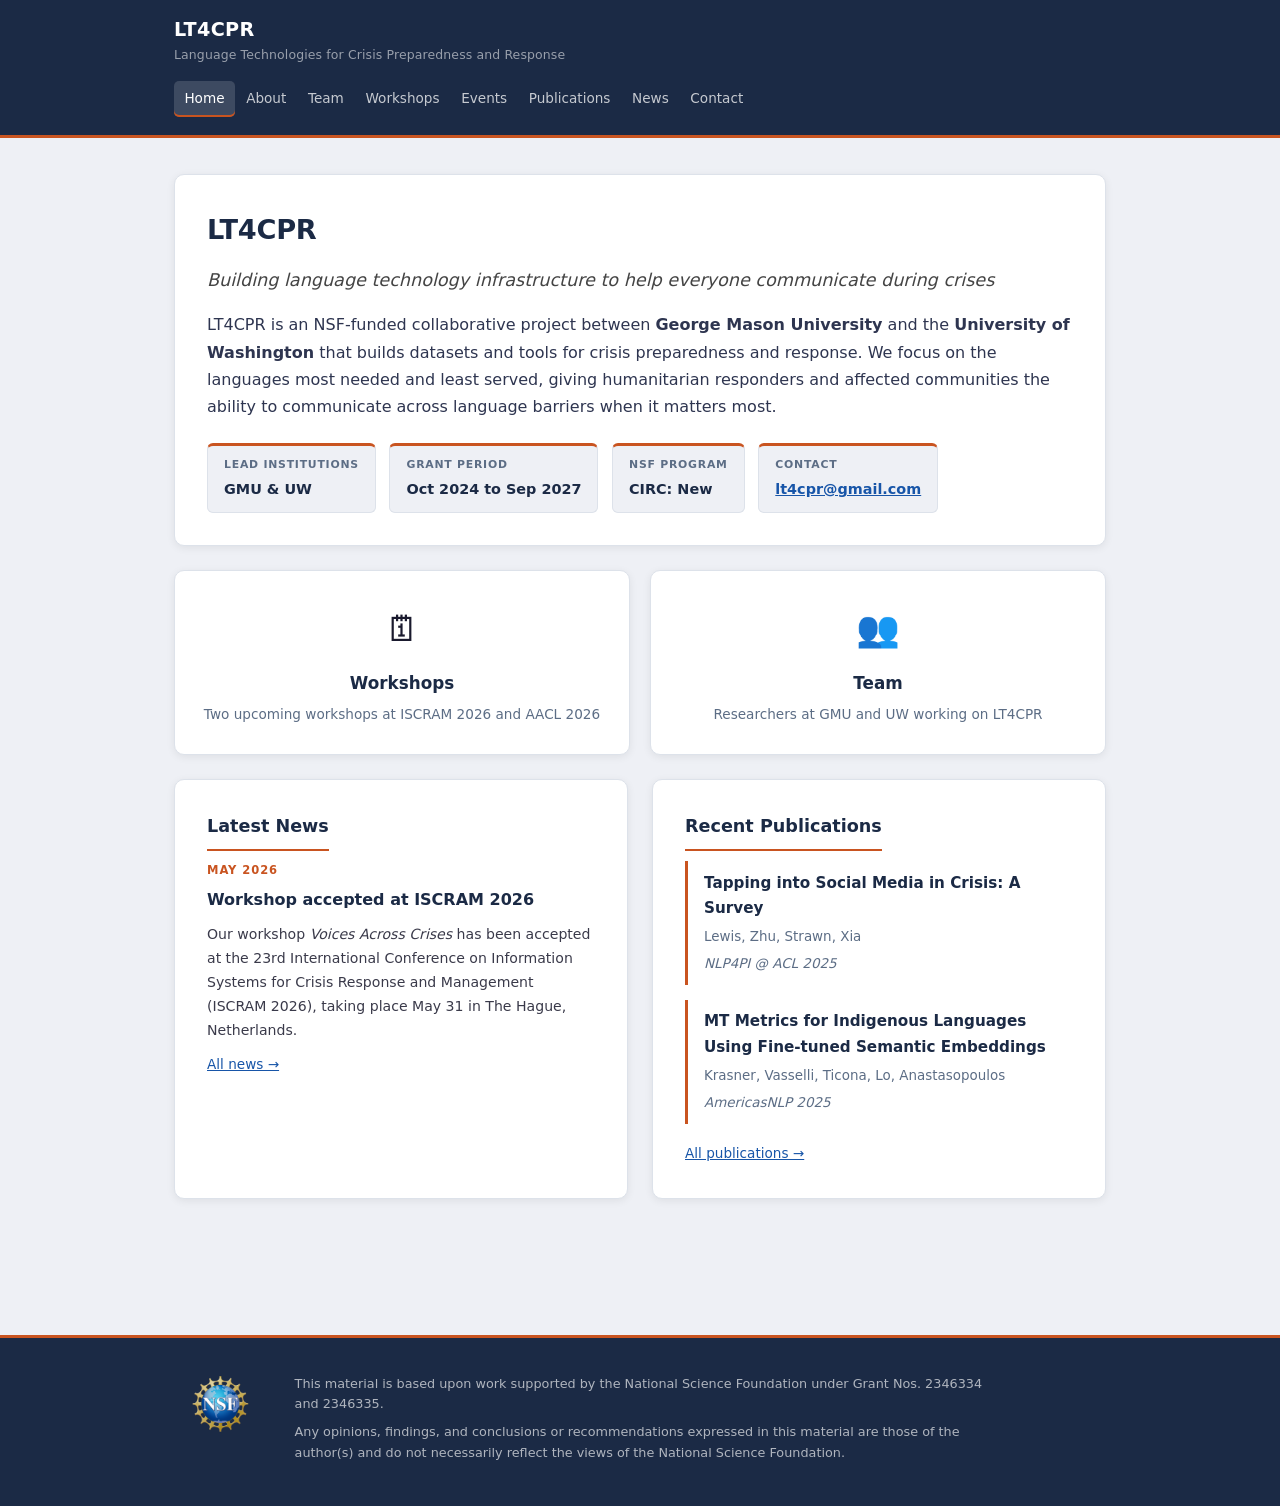
==== index.html @ 67e55047 "grant web v1" ====
<!doctype html>
<html lang="en">
<head>
  <meta charset="utf-8" />
  <meta name="viewport" content="width=device-width, initial-scale=1" />
  <title>LT4CPR — Language Technologies for Crisis Preparedness and Response</title>
  <meta name="description" content="Building language technology infrastructure to help everyone communicate during crises. An NSF-funded collaborative project between George Mason University and the University of Washington." />
  <link rel="stylesheet" href="style.css" />
</head>
<body>

<header class="site-header">
  <div class="container">
    <div class="brand">
      <div class="title">LT4CPR</div>
      <div class="subtitle">Language Technologies for Crisis Preparedness and Response</div>
    </div>
    <nav class="nav">
      <a href="index.html" class="active">Home</a>
      <a href="about.html">About</a>
      <a href="team.html">Team</a>
      <a href="workshops.html">Workshops</a>
      <a href="events.html">Events</a>
      <a href="publications.html">Publications</a>
      <a href="news.html">News</a>
      <a href="contact.html">Contact</a>
    </nav>
  </div>
</header>

<main>
  <div class="container">

    <div class="card">
      <h1>LT4CPR</h1>
      <p style="font-size:1.1rem; color:#444; font-style:italic; margin-bottom:1rem;">
        Building language technology infrastructure to help everyone communicate during crises
      </p>
      <p>
        LT4CPR is an NSF-funded collaborative project between
        <strong>George Mason University</strong> and the <strong>University of Washington</strong>
        that builds datasets and tools for crisis preparedness and response.
        We focus on the languages most needed and least served, giving humanitarian
        responders and affected communities the ability to communicate across
        language barriers when it matters most.
      </p>

      <div class="callouts">
        <div class="callout">
          <div class="label">Lead Institutions</div>
          <div class="value">GMU &amp; UW</div>
        </div>
        <div class="callout">
          <div class="label">Grant Period</div>
          <div class="value">Oct 2024 to Sep 2027</div>
        </div>
        <div class="callout">
          <div class="label">NSF Program</div>
          <div class="value">CIRC: New</div>
        </div>
        <div class="callout">
          <div class="label">Contact</div>
          <div class="value"><a href="mailto:lt4cpr@gmail.com">lt4cpr@gmail.com</a></div>
        </div>
      </div>
    </div>

    <div class="highlight-boxes">
      <a class="highlight-box" href="workshops.html">
        <div class="hb-icon">🗓</div>
        <h3>Workshops</h3>
        <p>Two upcoming workshops at ISCRAM 2026 and AACL 2026</p>
      </a>
      <a class="highlight-box" href="team.html">
        <div class="hb-icon">👥</div>
        <h3>Team</h3>
        <p>Researchers at GMU and UW working on LT4CPR</p>
      </a>
    </div>

    <div class="grid">
      <div class="card">
        <h2>Latest News</h2>
        <div class="news-post" style="margin-bottom:0; padding-bottom:0; border-bottom:none;">
          <div class="news-date">May 2026</div>
          <h3 style="font-size:1rem;">Workshop accepted at ISCRAM 2026</h3>
          <p style="font-size:.88rem;">
            Our workshop <em>Voices Across Crises</em> has been accepted at the 23rd
            International Conference on Information Systems for Crisis Response and
            Management (ISCRAM 2026), taking place May 31 in The Hague, Netherlands.
          </p>
          <a href="news.html" style="font-size:.85rem;">All news →</a>
        </div>
      </div>

      <div class="card">
        <h2>Recent Publications</h2>
        <div class="pub" style="margin-bottom:.9rem;">
          <div class="pub-title">Tapping into Social Media in Crisis: A Survey</div>
          <div class="pub-authors">Lewis, Zhu, Strawn, Xia</div>
          <div class="pub-venue">NLP4PI @ ACL 2025</div>
        </div>
        <div class="pub" style="margin-bottom:.9rem;">
          <div class="pub-title">MT Metrics for Indigenous Languages Using Fine-tuned Semantic Embeddings</div>
          <div class="pub-authors">Krasner, Vasselli, Ticona, Lo, Anastasopoulos</div>
          <div class="pub-venue">AmericasNLP 2025</div>
        </div>
        <a href="publications.html" style="font-size:.85rem;">All publications →</a>
      </div>
    </div>

  </div>
</main>

<footer class="site-footer">
  <div class="container">
    <div class="footer-inner">
      <img src="img/NSF_Official_logo_Med_Res_600ppi_rectangle.png" alt="NSF" />
      <div>
        <p>This material is based upon work supported by the National Science Foundation
           under Grant Nos. 2346334 and 2346335.</p>
        <p>Any opinions, findings, and conclusions or recommendations expressed in this
           material are those of the author(s) and do not necessarily reflect the views
           of the National Science Foundation.</p>
      </div>
    </div>
  </div>
</footer>

</body>
</html>
---- style.css ----
/* Variables */
:root {
  --navy:      #1b2a45;
  --orange:    #c95420;
  --blue:      #1755a8;
  --bg:        #eef0f5;
  --card:      #ffffff;
  --border:    #dde2ea;
  --text:      #1a1a2e;
  --muted:     #5c6d85;
  --radius:    10px;
  --shadow:    0 2px 8px rgba(0,0,0,.07);
  --shadow-md: 0 6px 20px rgba(0,0,0,.10);
  --max-w:     980px;
}

/* Reset */
*, *::before, *::after { box-sizing: border-box; margin: 0; padding: 0; }
body { font-family: system-ui, -apple-system, BlinkMacSystemFont, "Segoe UI", sans-serif;
       background: var(--bg); color: var(--text); line-height: 1.7; font-size: 1rem; }
a { color: var(--blue); }
a:hover { text-decoration: underline; }
img { max-width: 100%; display: block; }

/* Layout */
.container { max-width: var(--max-w); margin: 0 auto; padding: 0 1.5rem; }
main { padding: 2.25rem 0 3.5rem; }

/* Header */
.site-header { background: var(--navy); color: #fff; padding: 1.1rem 0;
               border-bottom: 3px solid var(--orange); }
.site-header .container { display: flex; align-items: center;
                           justify-content: space-between; gap: 1rem; flex-wrap: wrap; }
.brand .title   { font-size: 1.2rem; font-weight: 800; color: #fff;
                  letter-spacing: .02em; line-height: 1.2; }
.brand .subtitle { font-size: .78rem; color: rgba(255,255,255,.55);
                   margin-top: .2rem; letter-spacing: .01em; }
.nav { display: flex; gap: .05rem; flex-wrap: wrap; }
.nav a { color: rgba(255,255,255,.75); text-decoration: none;
         padding: .4rem .65rem; border-radius: 5px; font-size: .85rem;
         font-weight: 500; transition: background .12s, color .12s; }
.nav a:hover { background: rgba(255,255,255,.12); color: #fff; }
.nav a.active { color: #fff; background: rgba(255,255,255,.15);
                box-shadow: inset 0 -2px 0 var(--orange); }

/* Cards */
.card { background: var(--card); border: 1px solid var(--border);
        border-radius: var(--radius); padding: 2rem;
        box-shadow: var(--shadow); margin-bottom: 1.5rem; }
.card h1 { font-size: 1.7rem; font-weight: 800; margin-bottom: .8rem;
           color: var(--navy); letter-spacing: -.01em; }
.card h2 { font-size: 1.1rem; font-weight: 700; margin-bottom: .65rem;
           color: var(--navy); padding-bottom: .4rem;
           border-bottom: 2px solid var(--orange); display: inline-block; }
.card h3 { font-size: 1rem; font-weight: 600; margin-bottom: .5rem; color: var(--navy); }
.card p  { margin-bottom: .9rem; color: #2e3550; }
.card p:last-child { margin-bottom: 0; }
.card ul { padding-left: 1.3rem; }
.card ul li { margin-bottom: .45rem; }

/* Banner */
.banner { background: #fff8f0; border: 1px solid #f0b97a;
          border-radius: var(--radius); padding: .9rem 1.25rem;
          margin-bottom: 1.5rem; font-size: .93rem; }

/* Callouts */
.callouts { display: flex; gap: .85rem; flex-wrap: wrap; margin-top: 1.4rem; }
.callout  { background: var(--bg); border: 1px solid var(--border);
            border-top: 3px solid var(--orange);
            border-radius: 6px; padding: .65rem 1rem; min-width: 130px; }
.callout .label { font-size: .68rem; text-transform: uppercase;
                  letter-spacing: .07em; color: var(--muted); font-weight: 600; }
.callout .value { font-weight: 700; font-size: .9rem; margin-top: .15rem;
                  color: var(--navy); }

/* Grid */
.grid { display: grid; grid-template-columns: 1fr 1fr; gap: 1.5rem; margin-bottom: 1.5rem; }
@media (max-width: 640px) { .grid { grid-template-columns: 1fr; } }

/* Highlight boxes (Home) */
.highlight-boxes { display: grid; grid-template-columns: 1fr 1fr;
                   gap: 1.25rem; margin: 1.5rem 0; }
@media (max-width: 600px) { .highlight-boxes { grid-template-columns: 1fr; } }
.highlight-box { background: var(--card); border: 1px solid var(--border);
                 border-radius: var(--radius); padding: 1.75rem; text-align: center;
                 text-decoration: none; color: var(--text);
                 box-shadow: var(--shadow); transition: box-shadow .18s, transform .18s; }
.highlight-box:hover { box-shadow: var(--shadow-md); transform: translateY(-3px);
                        text-decoration: none; }
.highlight-box .hb-icon { font-size: 2.2rem; margin-bottom: .65rem; }
.highlight-box h3  { font-size: 1.05rem; font-weight: 700; color: var(--navy);
                     margin-bottom: .35rem; }
.highlight-box p   { font-size: .85rem; color: var(--muted); margin: 0; }

/* Section heading */
.section-title { font-size: 1.25rem; font-weight: 700; color: var(--navy);
                 margin-bottom: 1rem; padding-bottom: .4rem;
                 border-bottom: 2px solid var(--orange); display: inline-block; }

/* Team */
.team-columns { display: grid; grid-template-columns: 1fr 1fr; gap: 2rem; }
@media (max-width: 680px) { .team-columns { grid-template-columns: 1fr; } }
.team-group { }
.team-group-header { display: flex; align-items: center; gap: .75rem;
                     margin-bottom: 1.25rem; padding-bottom: .6rem;
                     border-bottom: 2px solid var(--border); }
.team-group-header h2 { font-size: 1rem; font-weight: 700; color: var(--navy);
                        margin: 0; border: none; padding: 0; display: block; }
.team-group-header img { height: 28px; width: auto; object-fit: contain; }
.team-grid { display: grid; grid-template-columns: repeat(auto-fill, minmax(130px,1fr));
             gap: 1.25rem; }
.person { text-align: center; }
.person img { width: 100px; height: 100px; border-radius: 50%;
              object-fit: cover; margin: 0 auto .75rem;
              box-shadow: 0 2px 8px rgba(0,0,0,.12); }
.photo-zoom { width: 100px; height: 100px; border-radius: 50%; overflow: hidden;
              margin: 0 auto .75rem; box-shadow: 0 2px 8px rgba(0,0,0,.12); }
.photo-zoom img { width: 100%; height: 100%; border-radius: 0; margin: 0;
                  object-fit: cover; object-position: center 10%;
                  transform: scale(1.3); transform-origin: center 15%; }
.person .photo-placeholder { width: 100px; height: 100px; border-radius: 50%;
                              background: var(--navy); color: #fff;
                              display: flex; align-items: center; justify-content: center;
                              font-size: 1.5rem; font-weight: 700; margin: 0 auto .75rem;
                              box-shadow: 0 2px 8px rgba(0,0,0,.12); }
.person .name   { font-weight: 700; font-size: .88rem; color: var(--navy); }
.person .role   { font-size: .76rem; color: var(--orange); margin-top: .15rem;
                  font-weight: 600; }
.person .inst   { font-size: .76rem; color: var(--muted); margin-top: .1rem; }
.person .web    { font-size: .76rem; display: block; margin-top: .3rem; }

/* Partners logos */
.partner-logos { display: flex; align-items: center;
                 gap: 2rem; flex-wrap: wrap; margin-top: 1rem; }
.partner-logos img { height: 48px; width: auto; object-fit: contain; }

/* Events table */
.events-table { width: 100%; border-collapse: collapse; font-size: .9rem; }
.events-table th { text-align: left; padding: .55rem .85rem; background: var(--bg);
                   border-bottom: 2px solid var(--border); font-size: .72rem;
                   text-transform: uppercase; letter-spacing: .06em; color: var(--muted);
                   font-weight: 700; }
.events-table td { padding: .7rem .85rem; border-bottom: 1px solid var(--border);
                   vertical-align: middle; }
.events-table td:first-child { width: 150px; white-space: nowrap; }
.events-table tr:last-child td { border-bottom: none; }
.events-table tbody tr:hover { background: #f8fafc; }

.tag { display: inline-block; font-size: .7rem; padding: .2rem .6rem;
       border-radius: 20px; font-weight: 700; white-space: nowrap; }
.tag-bof      { background: #e8f0fb; color: #1755a8; border: 1px solid #b8cff5; }
.tag-workshop { background: #fff0e8; color: #c95420; border: 1px solid #f5c4a8; }
.tag-paper    { background: #edf7f0; color: #1e7a40; border: 1px solid #a8dbb8; }
.tag-talk     { background: #f5f0fb; color: #6b3fa0; border: 1px solid #d0b8f5; }
.tag-default  { background: var(--bg); color: var(--muted); border: 1px solid var(--border); }

/* Publications */
.pub { border-left: 3px solid var(--orange); padding: .6rem 0 .6rem 1rem;
       margin-bottom: 1.4rem; }
.pub .pub-title   { font-weight: 700; font-size: .95rem; color: var(--navy); }
.pub .pub-authors { font-size: .84rem; color: var(--muted); margin: .25rem 0; }
.pub .pub-venue   { font-size: .84rem; font-style: italic; color: var(--muted); }
.pub .pub-links   { margin-top: .45rem; font-size: .82rem; display: flex; gap: .5rem;
                    flex-wrap: wrap; }
.pub .pub-links a { background: var(--bg); border: 1px solid var(--border);
                    border-radius: 4px; padding: .15rem .5rem; text-decoration: none;
                    color: var(--blue); font-weight: 500; transition: background .12s; }
.pub .pub-links a:hover { background: #dde8f7; text-decoration: none; }

/* News */
.news-post { margin-bottom: 1.75rem; padding-bottom: 1.75rem;
             border-bottom: 1px solid var(--border); }
.news-post:last-child { border-bottom: none; padding-bottom: 0; }
.news-post .news-date { font-size: .72rem; color: var(--orange);
                         text-transform: uppercase; letter-spacing: .08em;
                         font-weight: 700; }
.news-post h3 { font-size: 1.08rem; margin: .35rem 0 .6rem; color: var(--navy);
                font-weight: 700; }
.news-post p  { font-size: .92rem; color: #3a3a4a; margin-bottom: .5rem; }

/* Workshop page */
.ws-meta-strip { display: flex; gap: .85rem; flex-wrap: wrap; margin: 1rem 0 1.5rem; }
.ws-meta-item  { background: var(--bg); border-radius: 6px; padding: .55rem 1rem;
                 font-size: .88rem; border: 1px solid var(--border); }
.ws-meta-item strong { display: block; font-size: .68rem; text-transform: uppercase;
                        letter-spacing: .07em; color: var(--muted); margin-bottom: .2rem;
                        font-weight: 700; }

/* Footer */
.site-footer { background: var(--navy); color: rgba(255,255,255,.65);
               padding: 2.25rem 0; margin-top: 2rem; font-size: .8rem;
               border-top: 3px solid var(--orange); }
.footer-inner { display: flex; align-items: flex-start; gap: 1.75rem; flex-wrap: wrap; }
.site-footer img { height: 60px; width: auto; flex-shrink: 0; }
.site-footer p { margin-bottom: .45rem; max-width: 700px; line-height: 1.6; }
.site-footer a { color: rgba(255,255,255,.85); }

/* Grant table */
.grant-table { width: 100%; border-collapse: collapse; font-size: .9rem; margin: 1rem 0; }
.grant-table th { background: var(--bg); padding: .55rem .85rem;
                  border: 1px solid var(--border); font-size: .74rem;
                  text-transform: uppercase; letter-spacing: .05em; color: var(--muted);
                  font-weight: 700; }
.grant-table td { padding: .6rem .85rem; border: 1px solid var(--border);
                  vertical-align: top; }
.grant-table td:first-child { font-weight: 600; color: var(--navy);
                               background: var(--bg); width: 28%; }

/* Responsive */
@media (max-width: 640px) {
  .site-header .container { flex-direction: column; align-items: flex-start; }
  .callouts { flex-direction: column; }
  .footer-inner { flex-direction: column; }
}
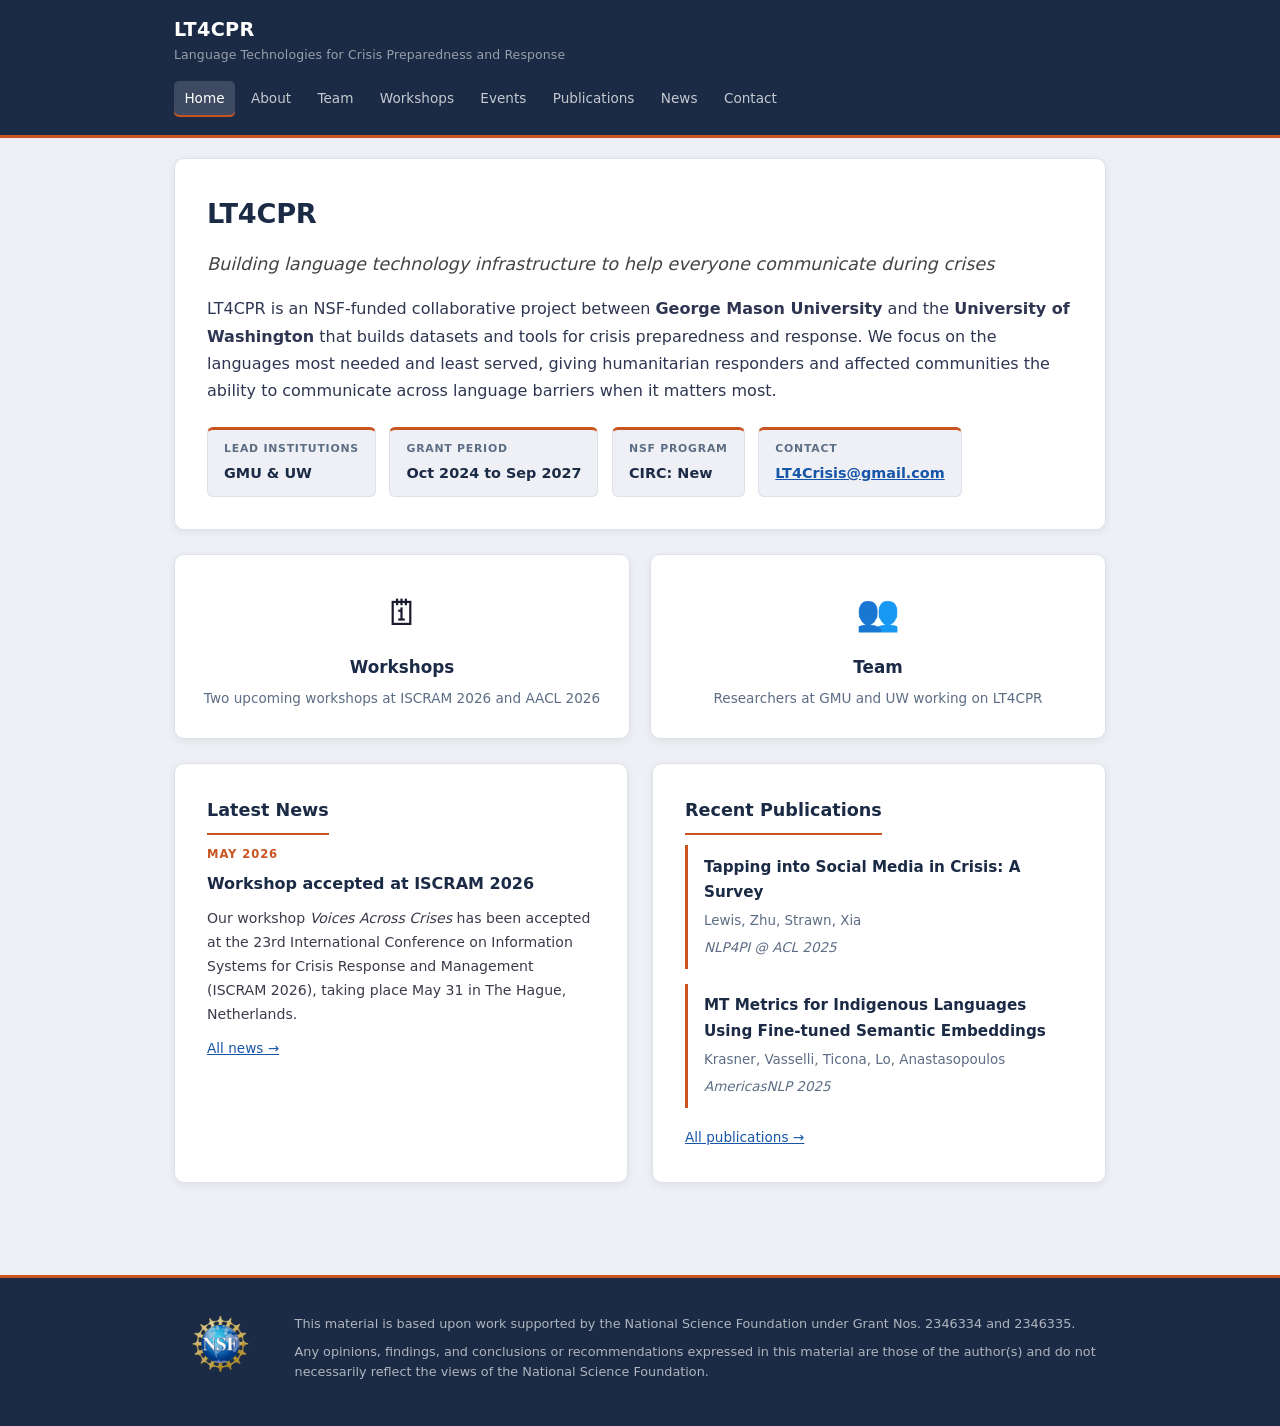
==== commit de4700e0: "v1.2" ====
--- a/index.html
+++ b/index.html
@@ -60,7 +60,7 @@
         </div>
         <div class="callout">
           <div class="label">Contact</div>
-          <div class="value"><a href="mailto:lt4cpr@gmail.com">lt4cpr@gmail.com</a></div>
+          <div class="value"><a href="mailto:LT4Crisis@gmail.com">LT4Crisis@gmail.com</a></div>
         </div>
       </div>
     </div>
--- a/style.css
+++ b/style.css
@@ -16,15 +16,17 @@
 
 /* Reset */
 *, *::before, *::after { box-sizing: border-box; margin: 0; padding: 0; }
+html { background: var(--bg); }
 body { font-family: system-ui, -apple-system, BlinkMacSystemFont, "Segoe UI", sans-serif;
-       background: var(--bg); color: var(--text); line-height: 1.7; font-size: 1rem; }
+       background: var(--bg); color: var(--text); line-height: 1.7; font-size: 1rem;
+       min-height: 100vh; display: flex; flex-direction: column; }
 a { color: var(--blue); }
 a:hover { text-decoration: underline; }
 img { max-width: 100%; display: block; }
 
 /* Layout */
 .container { max-width: var(--max-w); margin: 0 auto; padding: 0 1.5rem; }
-main { padding: 2.25rem 0 3.5rem; }
+main { padding: 1.25rem 0 .75rem; flex: 1; }
 
 /* Header */
 .site-header { background: var(--navy); color: #fff; padding: 1.1rem 0;
@@ -35,7 +37,7 @@
                   letter-spacing: .02em; line-height: 1.2; }
 .brand .subtitle { font-size: .78rem; color: rgba(255,255,255,.55);
                    margin-top: .2rem; letter-spacing: .01em; }
-.nav { display: flex; gap: .05rem; flex-wrap: wrap; }
+.nav { display: flex; gap: .35rem; flex-wrap: wrap; }
 .nav a { color: rgba(255,255,255,.75); text-decoration: none;
          padding: .4rem .65rem; border-radius: 5px; font-size: .85rem;
          font-weight: 500; transition: background .12s, color .12s; }
@@ -98,8 +100,8 @@
                  border-bottom: 2px solid var(--orange); display: inline-block; }
 
 /* Team */
-.team-columns { display: grid; grid-template-columns: 1fr 1fr; gap: 2rem; }
-@media (max-width: 680px) { .team-columns { grid-template-columns: 1fr; } }
+.team-columns { display: grid; grid-template-columns: 1fr 1fr; gap: 1.5rem; }
+@media (max-width: 1000px) { .team-columns { grid-template-columns: 1fr; } }
 .team-group { }
 .team-group-header { display: flex; align-items: center; gap: .75rem;
                      margin-bottom: 1.25rem; padding-bottom: .6rem;
@@ -107,9 +109,8 @@
 .team-group-header h2 { font-size: 1rem; font-weight: 700; color: var(--navy);
                         margin: 0; border: none; padding: 0; display: block; }
 .team-group-header img { height: 28px; width: auto; object-fit: contain; }
-.team-grid { display: grid; grid-template-columns: repeat(auto-fill, minmax(130px,1fr));
-             gap: 1.25rem; }
-.person { text-align: center; }
+.team-grid { display: flex; flex-wrap: wrap; gap: 1rem; justify-content: flex-start; }
+.person { text-align: center; width: 128px; flex: 0 0 128px; }
 .person img { width: 100px; height: 100px; border-radius: 50%;
               object-fit: cover; margin: 0 auto .75rem;
               box-shadow: 0 2px 8px rgba(0,0,0,.12); }
@@ -135,6 +136,7 @@
 .partner-logos img { height: 48px; width: auto; object-fit: contain; }
 
 /* Events table */
+.table-wrap { overflow-x: auto; -webkit-overflow-scrolling: touch; }
 .events-table { width: 100%; border-collapse: collapse; font-size: .9rem; }
 .events-table th { text-align: left; padding: .55rem .85rem; background: var(--bg);
                    border-bottom: 2px solid var(--border); font-size: .72rem;
@@ -142,7 +144,8 @@
                    font-weight: 700; }
 .events-table td { padding: .7rem .85rem; border-bottom: 1px solid var(--border);
                    vertical-align: middle; }
-.events-table td:first-child { width: 150px; white-space: nowrap; }
+.events-table td:first-child { width: 100px; white-space: nowrap; }
+.events-table td:nth-child(2) { max-width: 260px; }
 .events-table tr:last-child td { border-bottom: none; }
 .events-table tbody tr:hover { background: #f8fafc; }
 
@@ -191,8 +194,9 @@
                padding: 2.25rem 0; margin-top: 2rem; font-size: .8rem;
                border-top: 3px solid var(--orange); }
 .footer-inner { display: flex; align-items: flex-start; gap: 1.75rem; flex-wrap: wrap; }
+.footer-inner > div { flex: 1; min-width: 0; }
 .site-footer img { height: 60px; width: auto; flex-shrink: 0; }
-.site-footer p { margin-bottom: .45rem; max-width: 700px; line-height: 1.6; }
+.site-footer p { margin-bottom: .45rem; line-height: 1.6; }
 .site-footer a { color: rgba(255,255,255,.85); }
 
 /* Grant table */
@@ -211,4 +215,8 @@
   .site-header .container { flex-direction: column; align-items: flex-start; }
   .callouts { flex-direction: column; }
   .footer-inner { flex-direction: column; }
+  .col-venue { display: none; }
+  .events-table th, .events-table td { padding: .5rem .5rem; font-size: .82rem; }
+  .events-table td:first-child { width: 90px; }
+  .card { padding: 1.25rem; }
 }
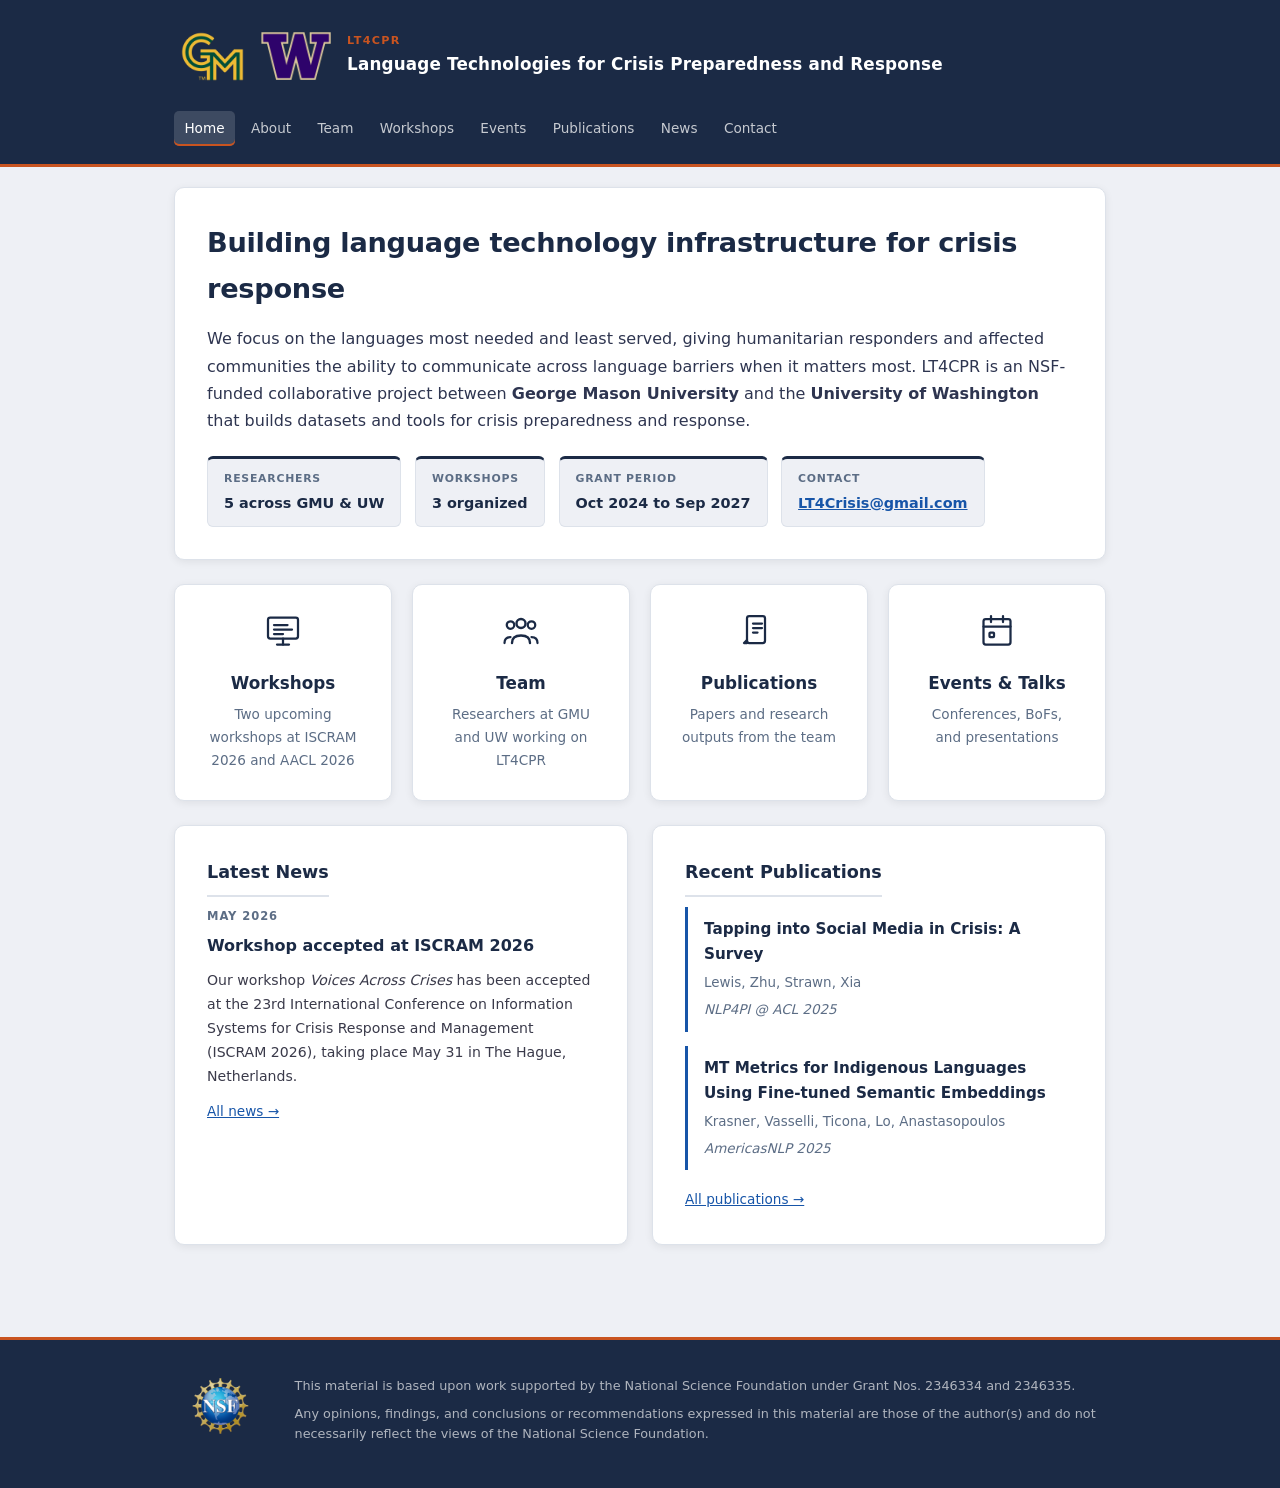
==== commit 26e9bfa4: "v1.2" ====
--- a/index.html
+++ b/index.html
@@ -12,8 +12,14 @@
 <header class="site-header">
   <div class="container">
     <div class="brand">
-      <div class="title">LT4CPR</div>
-      <div class="subtitle">Language Technologies for Crisis Preparedness and Response</div>
+      <div class="brand-logos">
+        <img src="img/George Mason Monogram-1.png" alt="George Mason University" />
+        <img src="img/Washington_Huskies_logo.svg.png" alt="University of Washington" />
+      </div>
+      <div class="brand-text">
+        <div class="title">LT4CPR</div>
+        <div class="subtitle">Language Technologies for Crisis Preparedness and Response</div>
+      </div>
     </div>
     <nav class="nav">
       <a href="index.html" class="active">Home</a>
@@ -32,31 +38,28 @@
   <div class="container">
 
     <div class="card">
-      <h1>LT4CPR</h1>
-      <p style="font-size:1.1rem; color:#444; font-style:italic; margin-bottom:1rem;">
-        Building language technology infrastructure to help everyone communicate during crises
-      </p>
+      <h1>Building language technology infrastructure for crisis response</h1>
       <p>
+        We focus on the languages most needed and least served, giving humanitarian
+        responders and affected communities the ability to communicate across
+        language barriers when it matters most.
         LT4CPR is an NSF-funded collaborative project between
         <strong>George Mason University</strong> and the <strong>University of Washington</strong>
         that builds datasets and tools for crisis preparedness and response.
-        We focus on the languages most needed and least served, giving humanitarian
-        responders and affected communities the ability to communicate across
-        language barriers when it matters most.
       </p>
 
       <div class="callouts">
         <div class="callout">
-          <div class="label">Lead Institutions</div>
-          <div class="value">GMU &amp; UW</div>
+          <div class="label">Researchers</div>
+          <div class="value">5 across GMU &amp; UW</div>
+        </div>
+        <div class="callout">
+          <div class="label">Workshops</div>
+          <div class="value">3 organized</div>
         </div>
         <div class="callout">
           <div class="label">Grant Period</div>
           <div class="value">Oct 2024 to Sep 2027</div>
-        </div>
-        <div class="callout">
-          <div class="label">NSF Program</div>
-          <div class="value">CIRC: New</div>
         </div>
         <div class="callout">
           <div class="label">Contact</div>
@@ -65,16 +68,76 @@
       </div>
     </div>
 
-    <div class="highlight-boxes">
+    <div class="highlight-boxes" style="grid-template-columns: repeat(4, 1fr);">
       <a class="highlight-box" href="workshops.html">
-        <div class="hb-icon">🗓</div>
+        <div class="hb-icon">
+          <svg xmlns="http://www.w3.org/2000/svg" width="24" height="24" viewBox="0 0 24 24"
+               fill="none" stroke="currentColor" stroke-width="1.5"
+               stroke-linecap="round" stroke-linejoin="round"
+               role="img" aria-label="Workshop">
+            <title>Workshop</title>
+            <rect x="2" y="3" width="20" height="14" rx="1.5"/>
+            <line x1="6"  y1="8"  x2="15" y2="8"/>
+            <line x1="6"  y1="11" x2="18" y2="11"/>
+            <line x1="6"  y1="14" x2="12" y2="14"/>
+            <line x1="12" y1="17" x2="12" y2="21"/>
+            <line x1="8"  y1="21" x2="16" y2="21"/>
+          </svg>
+        </div>
         <h3>Workshops</h3>
         <p>Two upcoming workshops at ISCRAM 2026 and AACL 2026</p>
       </a>
       <a class="highlight-box" href="team.html">
-        <div class="hb-icon">👥</div>
+        <div class="hb-icon">
+          <svg xmlns="http://www.w3.org/2000/svg" width="24" height="24" viewBox="0 0 24 24"
+               fill="none" stroke="currentColor" stroke-width="1.5"
+               stroke-linecap="round" stroke-linejoin="round"
+               role="img" aria-label="Team">
+            <title>Team</title>
+            <circle cx="5"  cy="8" r="2.5"/>
+            <path d="M1 20q0-4 4-4"/>
+            <circle cx="19" cy="8" r="2.5"/>
+            <path d="M23 20q0-4-4-4"/>
+            <circle cx="12" cy="7" r="3" stroke-width="1.6"/>
+            <path d="M6 20q0-5 6-5t6 5" stroke-width="1.6"/>
+          </svg>
+        </div>
         <h3>Team</h3>
         <p>Researchers at GMU and UW working on LT4CPR</p>
+      </a>
+      <a class="highlight-box" href="publications.html">
+        <div class="hb-icon">
+          <svg xmlns="http://www.w3.org/2000/svg" width="24" height="24" viewBox="0 0 24 24"
+               fill="none" stroke="currentColor" stroke-width="1.5"
+               stroke-linecap="round" stroke-linejoin="round"
+               role="img" aria-label="Publications">
+            <title>Publications</title>
+            <rect x="4" y="2" width="12" height="18" rx="1.5"/>
+            <polyline points="4 18 2 20 4 20"/>
+            <line x1="8" y1="7"  x2="14" y2="7"/>
+            <line x1="8" y1="10" x2="14" y2="10"/>
+            <line x1="8" y1="13" x2="11" y2="13"/>
+          </svg>
+        </div>
+        <h3>Publications</h3>
+        <p>Papers and research outputs from the team</p>
+      </a>
+      <a class="highlight-box" href="events.html">
+        <div class="hb-icon">
+          <svg xmlns="http://www.w3.org/2000/svg" width="24" height="24" viewBox="0 0 24 24"
+               fill="none" stroke="currentColor" stroke-width="1.5"
+               stroke-linecap="round" stroke-linejoin="round"
+               role="img" aria-label="Events">
+            <title>Events</title>
+            <rect x="3" y="4" width="18" height="17" rx="1.5"/>
+            <line x1="3"  y1="9" x2="21" y2="9"/>
+            <line x1="8"  y1="2" x2="8"  y2="6"/>
+            <line x1="16" y1="2" x2="16" y2="6"/>
+            <rect x="7" y="13" width="3" height="3" rx=".5"/>
+          </svg>
+        </div>
+        <h3>Events &amp; Talks</h3>
+        <p>Conferences, BoFs, and presentations</p>
       </a>
     </div>
 
--- a/style.css
+++ b/style.css
@@ -12,6 +12,8 @@
   --shadow:    0 2px 8px rgba(0,0,0,.07);
   --shadow-md: 0 6px 20px rgba(0,0,0,.10);
   --max-w:     980px;
+  --gmu:       #006633;
+  --uw:        #4b2e83;
 }
 
 /* Reset */
@@ -33,10 +35,16 @@
                border-bottom: 3px solid var(--orange); }
 .site-header .container { display: flex; align-items: center;
                            justify-content: space-between; gap: 1rem; flex-wrap: wrap; }
-.brand .title   { font-size: 1.2rem; font-weight: 800; color: #fff;
-                  letter-spacing: .02em; line-height: 1.2; }
-.brand .subtitle { font-size: .78rem; color: rgba(255,255,255,.55);
-                   margin-top: .2rem; letter-spacing: .01em; }
+.brand { display: flex; align-items: center; gap: 1rem; }
+.brand-logos { display: flex; align-items: center; gap: .65rem; }
+.brand-logos { align-items: center; }
+.brand-logos img { width: auto; object-fit: contain; opacity: .92; vertical-align: middle; }
+.brand-logos img:first-child { height: 77px; }
+.brand-logos img:last-child  { height: 48px; }
+.brand-text .title   { font-size: .7rem; font-weight: 700; color: var(--orange);
+                        letter-spacing: .12em; text-transform: uppercase; line-height: 1.2; }
+.brand-text .subtitle { font-size: 1.05rem; font-weight: 700; color: #fff;
+                         margin-top: .2rem; letter-spacing: .01em; }
 .nav { display: flex; gap: .35rem; flex-wrap: wrap; }
 .nav a { color: rgba(255,255,255,.75); text-decoration: none;
          padding: .4rem .65rem; border-radius: 5px; font-size: .85rem;
@@ -48,12 +56,14 @@
 /* Cards */
 .card { background: var(--card); border: 1px solid var(--border);
         border-radius: var(--radius); padding: 2rem;
-        box-shadow: var(--shadow); margin-bottom: 1.5rem; }
+        box-shadow: var(--shadow); margin-bottom: 1.5rem;
+        transition: box-shadow .18s; }
+.card:hover { box-shadow: var(--shadow-md); }
 .card h1 { font-size: 1.7rem; font-weight: 800; margin-bottom: .8rem;
            color: var(--navy); letter-spacing: -.01em; }
 .card h2 { font-size: 1.1rem; font-weight: 700; margin-bottom: .65rem;
            color: var(--navy); padding-bottom: .4rem;
-           border-bottom: 2px solid var(--orange); display: inline-block; }
+           border-bottom: 2px solid var(--border); display: inline-block; }
 .card h3 { font-size: 1rem; font-weight: 600; margin-bottom: .5rem; color: var(--navy); }
 .card p  { margin-bottom: .9rem; color: #2e3550; }
 .card p:last-child { margin-bottom: 0; }
@@ -68,7 +78,7 @@
 /* Callouts */
 .callouts { display: flex; gap: .85rem; flex-wrap: wrap; margin-top: 1.4rem; }
 .callout  { background: var(--bg); border: 1px solid var(--border);
-            border-top: 3px solid var(--orange);
+            border-top: 3px solid var(--navy);
             border-radius: 6px; padding: .65rem 1rem; min-width: 130px; }
 .callout .label { font-size: .68rem; text-transform: uppercase;
                   letter-spacing: .07em; color: var(--muted); font-weight: 600; }
@@ -82,14 +92,16 @@
 /* Highlight boxes (Home) */
 .highlight-boxes { display: grid; grid-template-columns: 1fr 1fr;
                    gap: 1.25rem; margin: 1.5rem 0; }
-@media (max-width: 600px) { .highlight-boxes { grid-template-columns: 1fr; } }
+@media (max-width: 700px) { .highlight-boxes { grid-template-columns: 1fr 1fr !important; } }
+@media (max-width: 420px) { .highlight-boxes { grid-template-columns: 1fr !important; } }
 .highlight-box { background: var(--card); border: 1px solid var(--border);
                  border-radius: var(--radius); padding: 1.75rem; text-align: center;
                  text-decoration: none; color: var(--text);
                  box-shadow: var(--shadow); transition: box-shadow .18s, transform .18s; }
 .highlight-box:hover { box-shadow: var(--shadow-md); transform: translateY(-3px);
                         text-decoration: none; }
-.highlight-box .hb-icon { font-size: 2.2rem; margin-bottom: .65rem; }
+.highlight-box .hb-icon { margin-bottom: .75rem; color: var(--navy); }
+.highlight-box .hb-icon svg { width: 36px; height: 36px; }
 .highlight-box h3  { font-size: 1.05rem; font-weight: 700; color: var(--navy);
                      margin-bottom: .35rem; }
 .highlight-box p   { font-size: .85rem; color: var(--muted); margin: 0; }
@@ -97,20 +109,26 @@
 /* Section heading */
 .section-title { font-size: 1.25rem; font-weight: 700; color: var(--navy);
                  margin-bottom: 1rem; padding-bottom: .4rem;
-                 border-bottom: 2px solid var(--orange); display: inline-block; }
+                 border-bottom: 2px solid var(--border); display: inline-block; }
 
 /* Team */
 .team-columns { display: grid; grid-template-columns: 1fr 1fr; gap: 1.5rem; }
 @media (max-width: 1000px) { .team-columns { grid-template-columns: 1fr; } }
-.team-group { }
+.team-group { background: var(--card); border: 1px solid var(--border);
+              border-radius: var(--radius); padding: 1.75rem;
+              box-shadow: var(--shadow); }
+.team-group.gmu { border-top: 4px solid var(--gmu); }
+.team-group.uw  { border-top: 4px solid var(--uw); }
 .team-group-header { display: flex; align-items: center; gap: .75rem;
                      margin-bottom: 1.25rem; padding-bottom: .6rem;
-                     border-bottom: 2px solid var(--border); }
+                     border-bottom: 1px solid var(--border); }
+.team-group-header img { width: auto; object-fit: contain; }
+.team-group.gmu .team-group-header img { height: 50px; }
+.team-group.uw  .team-group-header img { height: 40px; }
 .team-group-header h2 { font-size: 1rem; font-weight: 700; color: var(--navy);
                         margin: 0; border: none; padding: 0; display: block; }
-.team-group-header img { height: 28px; width: auto; object-fit: contain; }
-.team-grid { display: flex; flex-wrap: wrap; gap: 1rem; justify-content: flex-start; }
-.person { text-align: center; width: 128px; flex: 0 0 128px; }
+.team-grid { display: flex; flex-wrap: wrap; gap: .75rem; justify-content: flex-start; }
+.person { text-align: center; width: 118px; flex: 0 0 118px; }
 .person img { width: 100px; height: 100px; border-radius: 50%;
               object-fit: cover; margin: 0 auto .75rem;
               box-shadow: 0 2px 8px rgba(0,0,0,.12); }
@@ -125,7 +143,7 @@
                               font-size: 1.5rem; font-weight: 700; margin: 0 auto .75rem;
                               box-shadow: 0 2px 8px rgba(0,0,0,.12); }
 .person .name   { font-weight: 700; font-size: .88rem; color: var(--navy); }
-.person .role   { font-size: .76rem; color: var(--orange); margin-top: .15rem;
+.person .role   { font-size: .76rem; color: var(--blue); margin-top: .15rem;
                   font-weight: 600; }
 .person .inst   { font-size: .76rem; color: var(--muted); margin-top: .1rem; }
 .person .web    { font-size: .76rem; display: block; margin-top: .3rem; }
@@ -158,7 +176,7 @@
 .tag-default  { background: var(--bg); color: var(--muted); border: 1px solid var(--border); }
 
 /* Publications */
-.pub { border-left: 3px solid var(--orange); padding: .6rem 0 .6rem 1rem;
+.pub { border-left: 3px solid var(--blue); padding: .6rem 0 .6rem 1rem;
        margin-bottom: 1.4rem; }
 .pub .pub-title   { font-weight: 700; font-size: .95rem; color: var(--navy); }
 .pub .pub-authors { font-size: .84rem; color: var(--muted); margin: .25rem 0; }
@@ -174,12 +192,26 @@
 .news-post { margin-bottom: 1.75rem; padding-bottom: 1.75rem;
              border-bottom: 1px solid var(--border); }
 .news-post:last-child { border-bottom: none; padding-bottom: 0; }
-.news-post .news-date { font-size: .72rem; color: var(--orange);
+.news-post .news-date { font-size: .72rem; color: var(--muted);
                          text-transform: uppercase; letter-spacing: .08em;
                          font-weight: 700; }
 .news-post h3 { font-size: 1.08rem; margin: .35rem 0 .6rem; color: var(--navy);
                 font-weight: 700; }
 .news-post p  { font-size: .92rem; color: #3a3a4a; margin-bottom: .5rem; }
+
+/* Workshop index cards */
+.ws-card { border-left: 4px solid var(--navy); cursor: pointer; text-decoration: none;
+           display: block; color: var(--text); }
+.ws-card:hover { text-decoration: none; }
+.ws-card.past { border-left-color: var(--border); }
+.ws-card-header { display: flex; justify-content: space-between;
+                  align-items: flex-start; flex-wrap: wrap; gap: .5rem; }
+.ws-card-header h2 { margin-bottom: .3rem; border: none; padding: 0; display: block; }
+.ws-card-meta { font-size: .88rem; color: var(--muted); margin-top: .2rem; }
+.ws-card-desc { margin-top: .85rem; font-size: .92rem; }
+.ws-card-link { font-size: .85rem; color: var(--blue); margin-top: .5rem; }
+.tag-upcoming { background: #e8f5e9; color: #2e7d32; border: 1px solid #a5d6a7; }
+.tag-past     { background: #f5f5f5; color: #555;    border: 1px solid #ccc; }
 
 /* Workshop page */
 .ws-meta-strip { display: flex; gap: .85rem; flex-wrap: wrap; margin: 1rem 0 1.5rem; }
